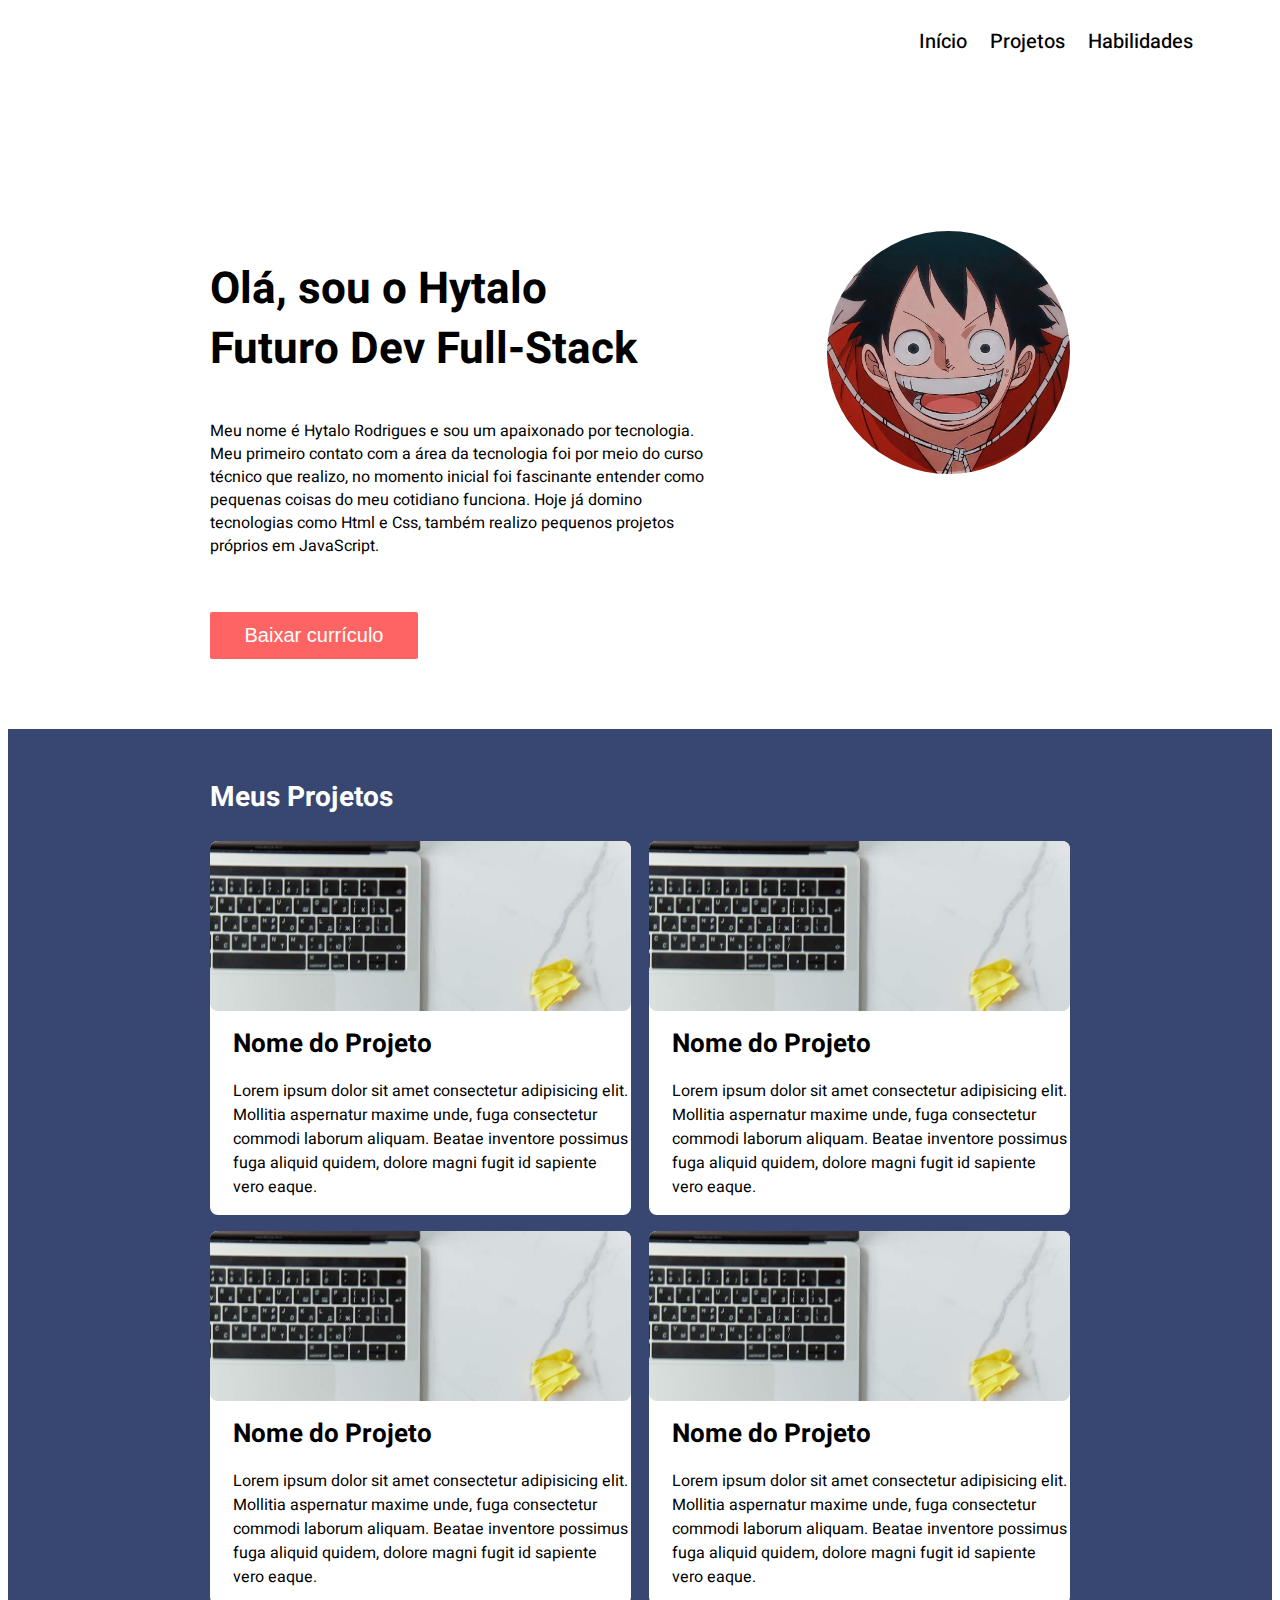
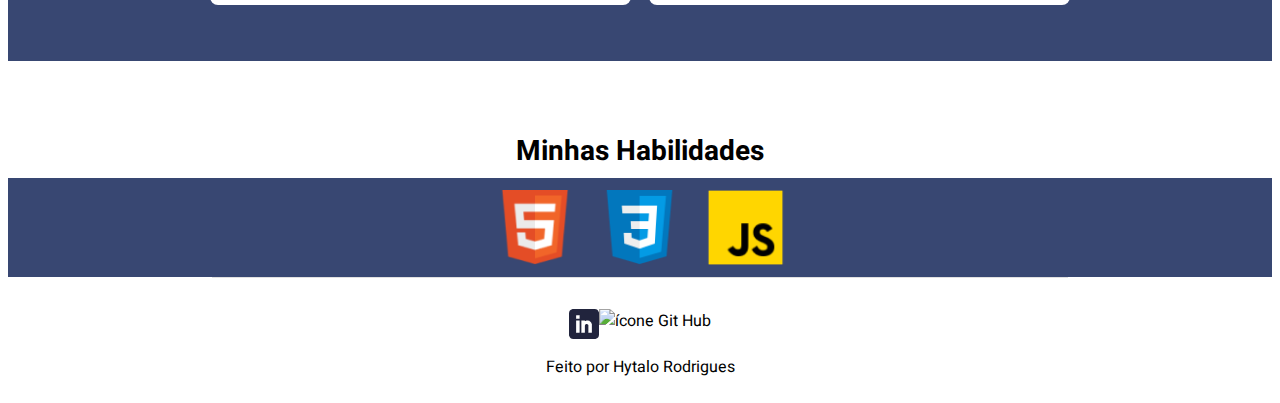
==== index.html @ d7cc878c "Organizar" ====
<!DOCTYPE html>
<html lang="pt-BR">
<head>
    <meta charset="UTF-8">
    <meta http-equiv="X-UA-Compatible" content="IE=edge">
    <meta name="viewport" content="width=device-width, initial-scale=1.0">
    <title>Portfólio | Hytalo Rodrigues</title>
    <link rel="stylesheet" href="projeto/estilo/style.css">
    <link rel="preconnect" href="https://fonts.googleapis.com">
    <link rel="preconnect" href="https://fonts.gstatic.com" crossorigin>
    <link href="https://fonts.googleapis.com/css2?family=Heebo:wght@400;500;700&display=swap" rel="stylesheet">
</head>
<body>
    <header>
        <nav>
            <a href="#">Início</a>
            <a href="#">Projetos</a>
            <a href="#">Habilidades</a>
        </nav>
    </header>
    <section class="about-me-section">
        <div>
            <h1>Olá, sou o Hytalo <br> Futuro Dev Full-Stack</h1>
            <p>Meu nome é Hytalo Rodrigues e sou um apaixonado por tecnologia. Meu primeiro contato com a área da tecnologia foi por meio do curso técnico que realizo, no momento inicial foi fascinante entender como pequenas coisas do meu cotidiano funciona. Hoje já domino tecnologias como Html e Css, também realizo pequenos projetos próprios em JavaScript.</p>
            <button>Baixar currículo</button>
        </div>
        <div>
            <img src="projeto/imagens/foto.jpg" alt="foto de perfil">
        </div>
    </section>
    <section class="my-projects-section">
        <section>
        <h2>Meus Projetos</h2>
        <div class="projects-container">
            <div>
                <div></div>
                <h3>Nome do Projeto</h3>
                <p>Lorem ipsum dolor sit amet consectetur adipisicing elit. Mollitia aspernatur maxime unde, fuga consectetur commodi laborum aliquam. Beatae inventore possimus fuga aliquid quidem, dolore magni fugit id sapiente vero eaque.</p>
            </div>

            <div>
                <div></div>
                <h3>Nome do Projeto</h3>
                <p>Lorem ipsum dolor sit amet consectetur adipisicing elit. Mollitia aspernatur maxime unde, fuga consectetur commodi laborum aliquam. Beatae inventore possimus fuga aliquid quidem, dolore magni fugit id sapiente vero eaque.</p>
            </div>

            <div>
                <div></div>
                <h3>Nome do Projeto</h3>
                <p>Lorem ipsum dolor sit amet consectetur adipisicing elit. Mollitia aspernatur maxime unde, fuga consectetur commodi laborum aliquam. Beatae inventore possimus fuga aliquid quidem, dolore magni fugit id sapiente vero eaque.</p>
            </div>

            <div>
                <div></div>
                <h3>Nome do Projeto</h3>
                <p>Lorem ipsum dolor sit amet consectetur adipisicing elit. Mollitia aspernatur maxime unde, fuga consectetur commodi laborum aliquam. Beatae inventore possimus fuga aliquid quidem, dolore magni fugit id sapiente vero eaque.</p>
            </div>
        </div>
        </section>
    </section>
    <section class="skills-container">
    <h2>Minhas Habilidades</h2>
    <div>
        <img src="projeto/imagens/html-icon.png" alt="Ícone Html">
        <img src="projeto/imagens/css-icon.png" alt="Ícone Css">
        <img src="projeto/imagens/javascript-icon.png" alt="Ícone JavaScript">
    </div>
    </section>
    <footer>
        <img src="projeto/imagens/Linkedin.png" alt="Ícone Linkedin">
        <img src="" alt="ícone Git Hub">
        <p>Feito por Hytalo Rodrigues</p>
    </footer>
</body>
</html>
---- projeto/estilo/style.css ----
body{
    font-family: 'Heebo', sans-serif;
}
nav{
    display: flex;
    justify-content: end;
    max-width: 1152px;
    margin: 27px auto 0; 
}

nav a{
    font-weight: 500;
    font-size: 20px;
    line-height: 29px;
    text-decoration: none;
    color: #000;
    margin-right: 23px;
}

.about-me-section{
    width: 860px;
    margin: 175px auto 0;
    display: flex;
    justify-content: space-between;
}

.about-me-section div h1{
    font-size: 44px;
    line-height: 60px;
    font-weight: bold;
    margin-bottom: 40px;    
}

.about-me-section div p{
    width: 497px;
    font-size: 16px;
    line-height: 23px;
}

.about-me-section div button {
    margin-top: 38px;
    width: 208px;
    height: 47px;
    background: #FF6464;
    border-radius: 2px;
    border: none;
    font-weight: 500;
    font-size: 20px;
    line-height: 29px;
    color: #FFF;
}

.about-me-section div img{
    width: 243px;
    height: 243px;
    border-radius: 50%;
}

.my-projects-section{
    background-color: #384772;
    padding: 24px 0;
    margin: 70px 0;
}

.my-projects-section h2{
    font-size: 28px;
    color: #FFF;
}

.my-projects-section section{
    width: 860px;
    margin: 0 auto;
}

.projects-container{
    display: flex;
    flex-wrap: wrap;
    justify-content: space-between;
    padding-bottom: 16px;
    margin-top: 21px;
}

.projects-container > div{
    background: #FFF;
    width: 49%;
    margin: 0 0 20px 0;
    margin-bottom: 16px;
    border-radius: 8px;
}

.projects-container div div{
    width: 100%;
    height: 170px;
    border-radius: 8px;
    background-image: url("../imagens/pexels-darina-belonogova-8004105_Easy-Resize.com.jpg");
    background-size: cover;
}

.projects-container div h3{
    font-size: 26px;
    font-weight: bold;
    margin: 14px 0 9px 23px;
}

.projects-container div p{
    font-size: 16px;
    margin-left: 23px;
}

.skills-container{
    width: 100%;
}

.skills-container h2{
    font-size: 28px;
    margin-bottom: 6px;
    text-align: center;
}

.skills-container div{
    width: 100%;
    background: #384772;
    padding: 12px 0;
    display: flex;
    justify-content: center;
}

.skills-container div img{
    height: 75px;  
}

.skills-container div img + img{
    margin-left: 23px;
}    

footer{
    width: 856px;
    margin: 0 auto;
    display: flex;
    justify-content: center;
    flex-wrap: wrap;
    border-top: 1px solid #e0e0e0;
    padding-top: 31px;
}

footer p{
    width: 100%;
    text-align: center;
}
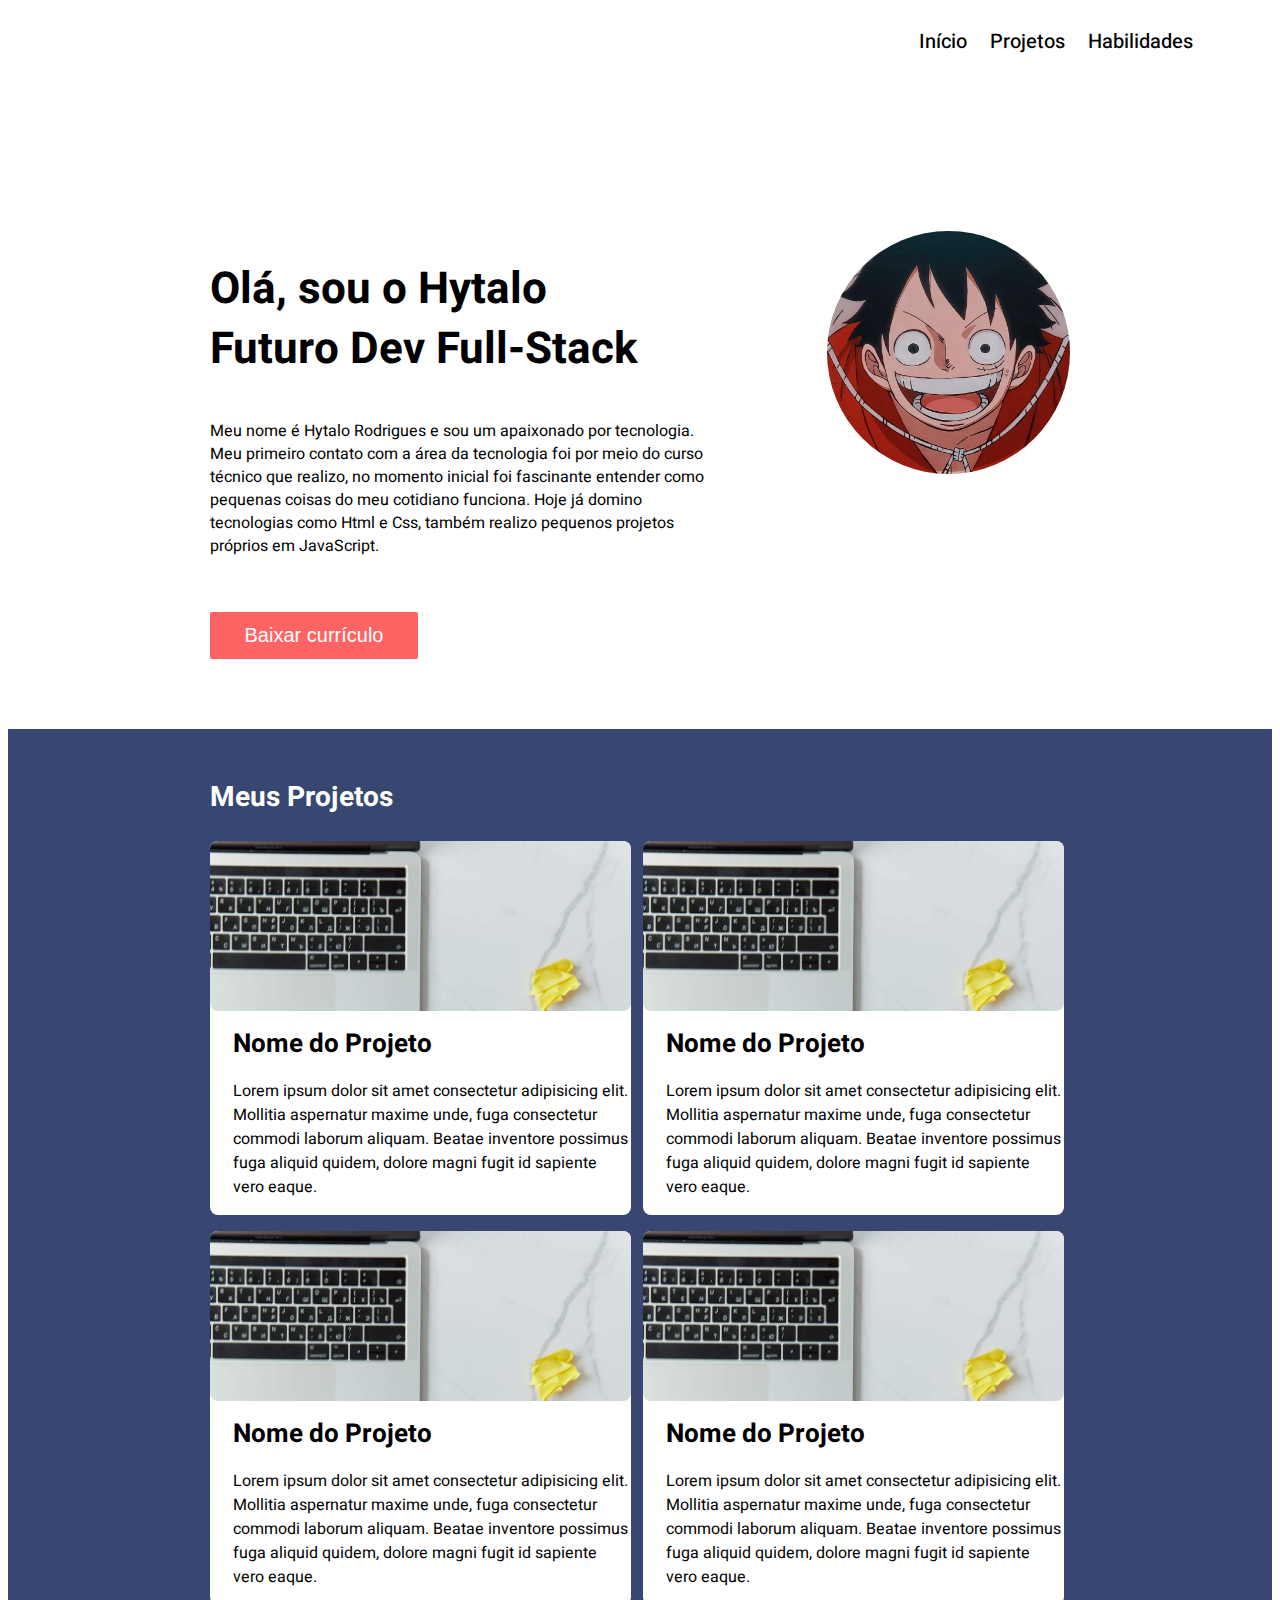
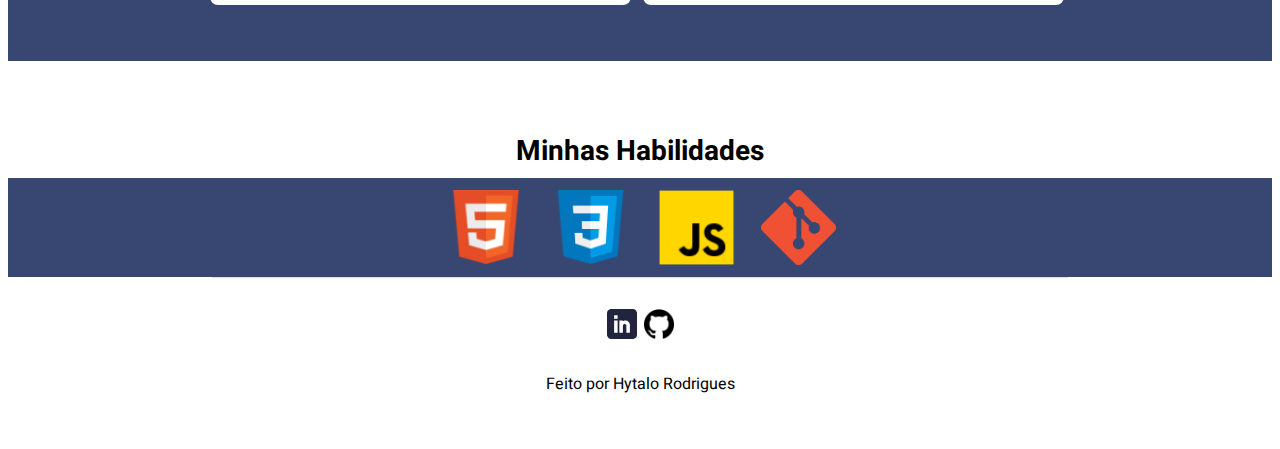
==== commit 5cea85c7: "Versão Final1" ====
--- a/index.html
+++ b/index.html
@@ -13,12 +13,12 @@
 <body>
     <header>
         <nav>
-            <a href="#">Início</a>
-            <a href="#">Projetos</a>
-            <a href="#">Habilidades</a>
+            <a href="#about-me-section">Início</a>
+            <a href="#my-projects-section">Projetos</a>
+            <a href="#skills-container">Habilidades</a>
         </nav>
     </header>
-    <section class="about-me-section">
+    <section id="about-me-section">
         <div>
             <h1>Olá, sou o Hytalo <br> Futuro Dev Full-Stack</h1>
             <p>Meu nome é Hytalo Rodrigues e sou um apaixonado por tecnologia. Meu primeiro contato com a área da tecnologia foi por meio do curso técnico que realizo, no momento inicial foi fascinante entender como pequenas coisas do meu cotidiano funciona. Hoje já domino tecnologias como Html e Css, também realizo pequenos projetos próprios em JavaScript.</p>
@@ -28,47 +28,56 @@
             <img src="projeto/imagens/foto.jpg" alt="foto de perfil">
         </div>
     </section>
-    <section class="my-projects-section">
+    <section id="my-projects-section">
         <section>
         <h2>Meus Projetos</h2>
         <div class="projects-container">
             <div>
+                <a href="#" target="_blank">
                 <div></div>
                 <h3>Nome do Projeto</h3>
                 <p>Lorem ipsum dolor sit amet consectetur adipisicing elit. Mollitia aspernatur maxime unde, fuga consectetur commodi laborum aliquam. Beatae inventore possimus fuga aliquid quidem, dolore magni fugit id sapiente vero eaque.</p>
             </div>
+                </a>
 
             <div>
+                <a href="#" target="_blank">
                 <div></div>
                 <h3>Nome do Projeto</h3>
                 <p>Lorem ipsum dolor sit amet consectetur adipisicing elit. Mollitia aspernatur maxime unde, fuga consectetur commodi laborum aliquam. Beatae inventore possimus fuga aliquid quidem, dolore magni fugit id sapiente vero eaque.</p>
             </div>
+                </a>
 
             <div>
+                <a href="#" target="_blank">
                 <div></div>
                 <h3>Nome do Projeto</h3>
                 <p>Lorem ipsum dolor sit amet consectetur adipisicing elit. Mollitia aspernatur maxime unde, fuga consectetur commodi laborum aliquam. Beatae inventore possimus fuga aliquid quidem, dolore magni fugit id sapiente vero eaque.</p>
             </div>
+                </a>
 
             <div>
+                <a href="#" target="_blank">
                 <div></div>
                 <h3>Nome do Projeto</h3>
                 <p>Lorem ipsum dolor sit amet consectetur adipisicing elit. Mollitia aspernatur maxime unde, fuga consectetur commodi laborum aliquam. Beatae inventore possimus fuga aliquid quidem, dolore magni fugit id sapiente vero eaque.</p>
             </div>
+                </a>
         </div>
         </section>
     </section>
-    <section class="skills-container">
+    <section id="skills-container">
     <h2>Minhas Habilidades</h2>
     <div>
         <img src="projeto/imagens/html-icon.png" alt="Ícone Html">
         <img src="projeto/imagens/css-icon.png" alt="Ícone Css">
         <img src="projeto/imagens/javascript-icon.png" alt="Ícone JavaScript">
+        <img src="projeto/imagens/git-icon.png" alt="ícone Git">
     </div>
     </section>
     <footer>
-        <img src="projeto/imagens/Linkedin.png" alt="Ícone Linkedin">
-        <img src="" alt="ícone Git Hub">
+       <a href="https://www.linkedin.com/in/hytalo-rodrigues-501865230/" target="_blank"><img src="projeto/imagens/Linkedin.png" alt="Ícone Linkedin"></a>
+      <a href="https://github.com/Hytalo-Rodrigues-Moreira-de-Sousa" target="_blank"><img src="projeto/imagens/github-icon.png" alt="Ícone GitHub" width="30px" height="30px" id="peq"></a>
         <p>Feito por Hytalo Rodrigues</p>
     </footer>
 </body>
--- a/projeto/estilo/style.css
+++ b/projeto/estilo/style.css
@@ -1,3 +1,7 @@
+html{
+    scroll-behavior: smooth;
+}
+
 body{
     font-family: 'Heebo', sans-serif;
 }
@@ -17,27 +21,27 @@
     margin-right: 23px;
 }
 
-.about-me-section{
+#about-me-section{
     width: 860px;
     margin: 175px auto 0;
     display: flex;
     justify-content: space-between;
 }
 
-.about-me-section div h1{
+#about-me-section div h1{
     font-size: 44px;
     line-height: 60px;
     font-weight: bold;
     margin-bottom: 40px;    
 }
 
-.about-me-section div p{
+#about-me-section div p{
     width: 497px;
     font-size: 16px;
     line-height: 23px;
 }
 
-.about-me-section div button {
+#about-me-section div button {
     margin-top: 38px;
     width: 208px;
     height: 47px;
@@ -50,24 +54,24 @@
     color: #FFF;
 }
 
-.about-me-section div img{
+#about-me-section div img{
     width: 243px;
     height: 243px;
     border-radius: 50%;
 }
 
-.my-projects-section{
+#my-projects-section{
     background-color: #384772;
     padding: 24px 0;
     margin: 70px 0;
 }
 
-.my-projects-section h2{
+#my-projects-section h2{
     font-size: 28px;
     color: #FFF;
 }
 
-.my-projects-section section{
+#my-projects-section section{
     width: 860px;
     margin: 0 auto;
 }
@@ -88,6 +92,11 @@
     border-radius: 8px;
 }
 
+.projects-container div a{
+    text-decoration: none;
+    color: #000;
+}
+
 .projects-container div div{
     width: 100%;
     height: 170px;
@@ -107,17 +116,17 @@
     margin-left: 23px;
 }
 
-.skills-container{
-    width: 100%;
-}
-
-.skills-container h2{
+#skills-container{
+    width: 100%;
+}
+
+#skills-container h2{
     font-size: 28px;
     margin-bottom: 6px;
     text-align: center;
 }
 
-.skills-container div{
+#skills-container div{
     width: 100%;
     background: #384772;
     padding: 12px 0;
@@ -125,11 +134,11 @@
     justify-content: center;
 }
 
-.skills-container div img{
+#skills-container div img{
     height: 75px;  
 }
 
-.skills-container div img + img{
+#skills-container div img + img{
     margin-left: 23px;
 }    
 
@@ -146,4 +155,104 @@
 footer p{
     width: 100%;
     text-align: center;
+    margin-top: 26px;
+    margin-bottom: 45px;
+}
+
+footer img + img{
+    margin-left: 35px;
+}
+
+#peq{
+    margin-left: 7px;
+}
+
+@media (max-width: 400px){
+    nav{
+        width: 100%;
+    }
+
+    nav a{
+        font-size: 18px;
+        text-align: center;
+    }
+
+    #about-me-section{
+        flex-direction: column-reverse;
+        align-items: center;
+        margin-top: 50px;
+        width: 100%;
+    }
+
+    #about-me-section div h1{
+        font-size: 32px;
+        line-height: 40px;
+        margin-bottom: 44px;
+        text-align: center;
+    }
+
+    #about-me-section div p{
+        font-size: 16px;
+        width: 328px;
+        text-align: center;
+    }
+
+    #about-me-section div img{
+        width: 177px;
+        height: 177px;
+        margin: 36px;
+    }
+
+    #about-me-section div button{
+        margin-right: auto;
+        margin-left: auto;
+        display: block;
+    }
+
+    #my-projects-section{
+        display: flex;
+    }
+
+    #my-projects-section section h2{
+        font-size: 22px;
+        text-align: center;  
+    }
+
+    .projects-container{
+        display: flex;
+        flex-wrap: wrap;
+    }
+
+    .projects-container div{
+        width: 345px;
+        margin-right: auto;
+        margin-left: auto;
+    }
+
+    .projects-container div h3{
+        font-size: 22px;
+    }
+
+    .projects-container div p{
+        font-size: 16px;
+        max-width: 314px;
+    }
+
+    #skills-container h2{
+        font-size: 24px;
+    }
+
+    #skills-container div{
+        flex-wrap: wrap;
+        padding: 4px 0 34px;
+    }
+
+    #skills-container img, #skills-container div img + img{
+        margin: 40px 30px 0px;
+    }
+
+    footer{
+        width: 100%;
+    }
+
 }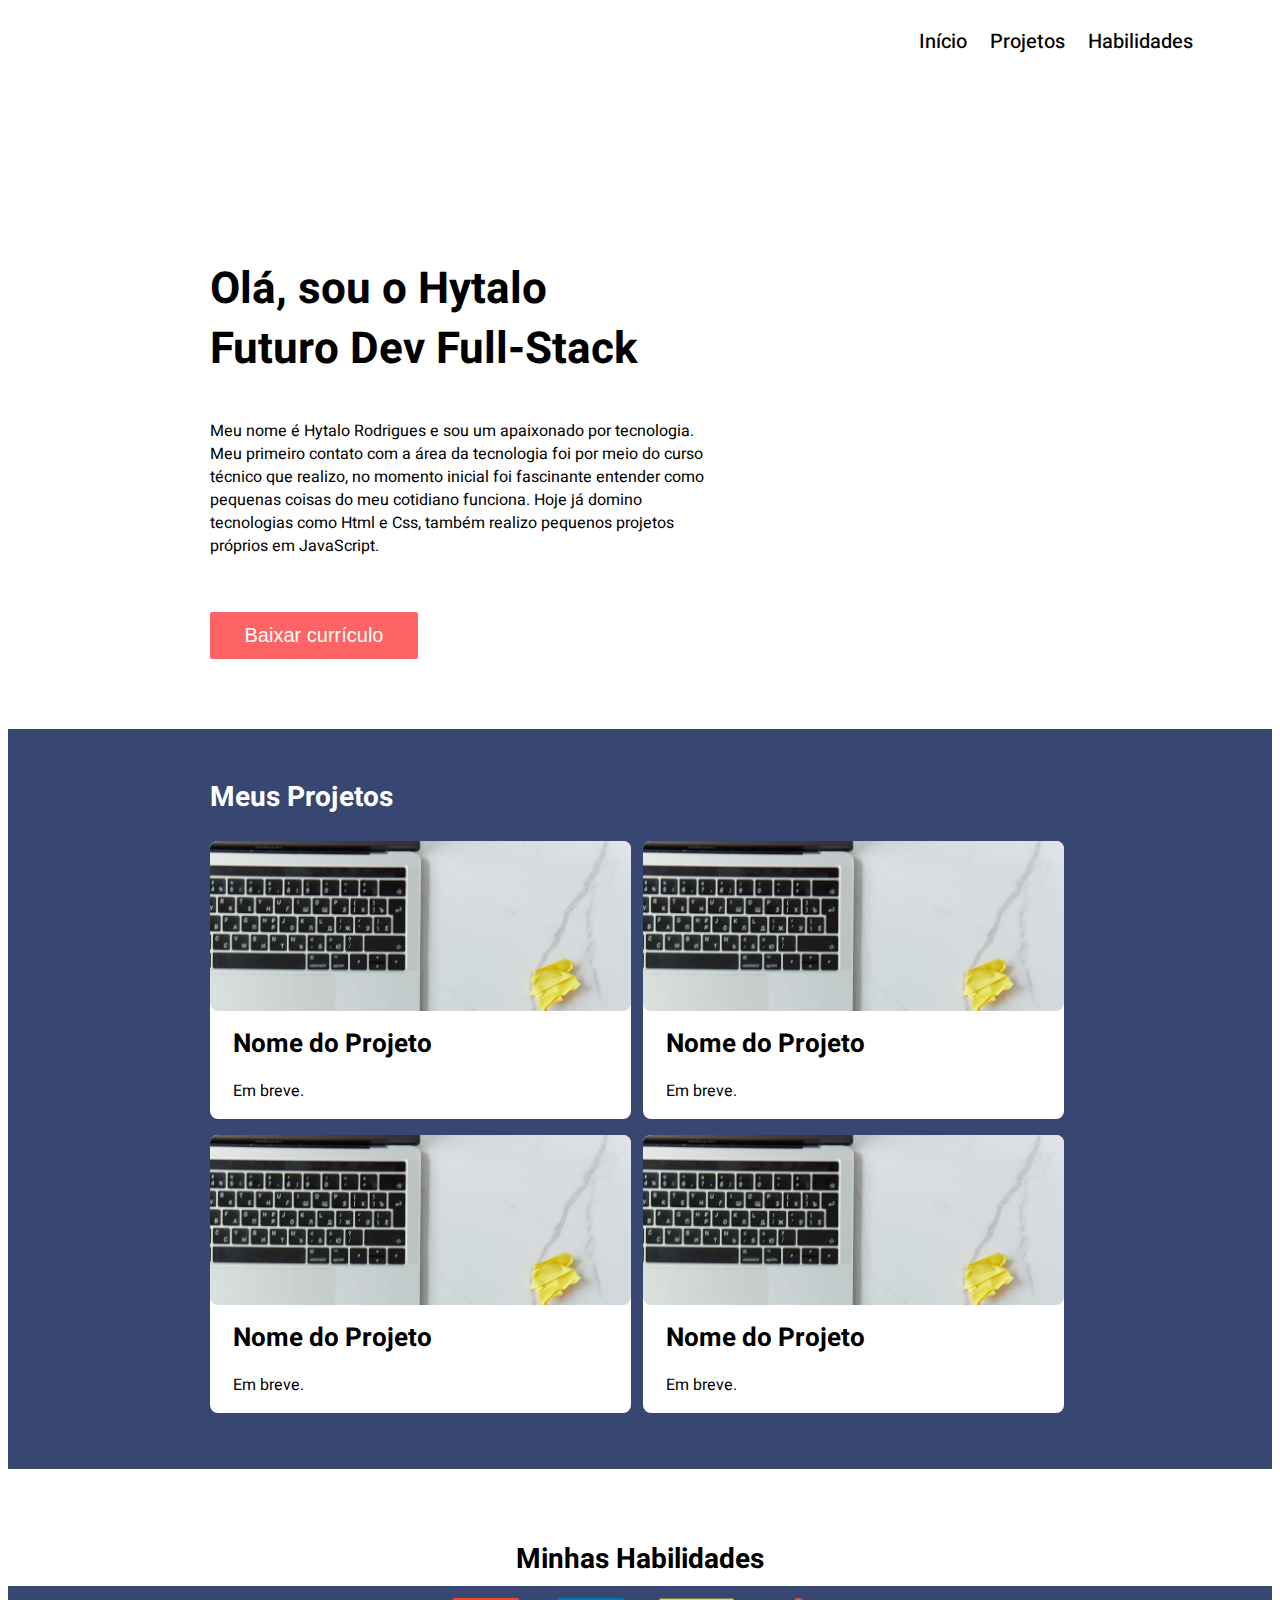
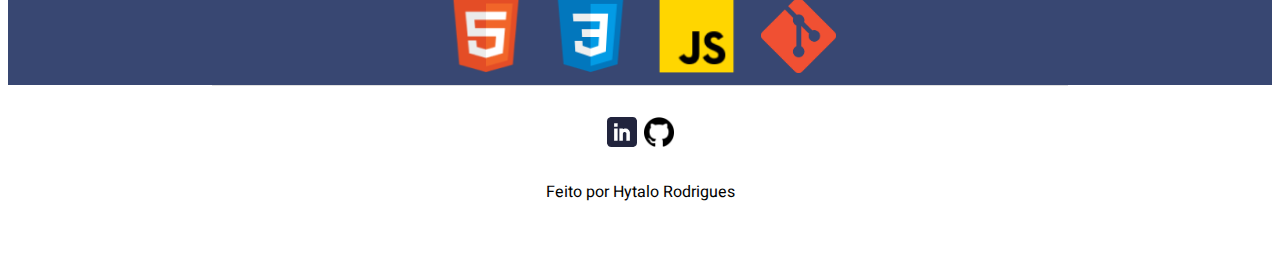
==== commit 00998e0d: "Atualização Visual" ====
--- a/index.html
+++ b/index.html
@@ -22,10 +22,10 @@
         <div>
             <h1>Olá, sou o Hytalo <br> Futuro Dev Full-Stack</h1>
             <p>Meu nome é Hytalo Rodrigues e sou um apaixonado por tecnologia. Meu primeiro contato com a área da tecnologia foi por meio do curso técnico que realizo, no momento inicial foi fascinante entender como pequenas coisas do meu cotidiano funciona. Hoje já domino tecnologias como Html e Css, também realizo pequenos projetos próprios em JavaScript.</p>
-            <button>Baixar currículo</button>
+            <a href="projeto/curriculo/Cúrriculo (Dev Front-end).zip" download="Cúrriculo (Dev Front-end).zip" type="application/zip"><button>Baixar currículo</button></a>
         </div>
         <div>
-            <img src="projeto/imagens/foto.jpg" alt="foto de perfil">
+           <!--<img src="projeto/imagens/foto.jpg" alt="foto de perfil">-->
         </div>
     </section>
     <section id="my-projects-section">
@@ -36,7 +36,7 @@
                 <a href="#" target="_blank">
                 <div></div>
                 <h3>Nome do Projeto</h3>
-                <p>Lorem ipsum dolor sit amet consectetur adipisicing elit. Mollitia aspernatur maxime unde, fuga consectetur commodi laborum aliquam. Beatae inventore possimus fuga aliquid quidem, dolore magni fugit id sapiente vero eaque.</p>
+                <p>Em breve.</p>
             </div>
                 </a>
 
@@ -44,7 +44,7 @@
                 <a href="#" target="_blank">
                 <div></div>
                 <h3>Nome do Projeto</h3>
-                <p>Lorem ipsum dolor sit amet consectetur adipisicing elit. Mollitia aspernatur maxime unde, fuga consectetur commodi laborum aliquam. Beatae inventore possimus fuga aliquid quidem, dolore magni fugit id sapiente vero eaque.</p>
+                <p>Em breve.</p>
             </div>
                 </a>
 
@@ -52,7 +52,7 @@
                 <a href="#" target="_blank">
                 <div></div>
                 <h3>Nome do Projeto</h3>
-                <p>Lorem ipsum dolor sit amet consectetur adipisicing elit. Mollitia aspernatur maxime unde, fuga consectetur commodi laborum aliquam. Beatae inventore possimus fuga aliquid quidem, dolore magni fugit id sapiente vero eaque.</p>
+                <p>Em breve.</p>
             </div>
                 </a>
 
@@ -60,7 +60,7 @@
                 <a href="#" target="_blank">
                 <div></div>
                 <h3>Nome do Projeto</h3>
-                <p>Lorem ipsum dolor sit amet consectetur adipisicing elit. Mollitia aspernatur maxime unde, fuga consectetur commodi laborum aliquam. Beatae inventore possimus fuga aliquid quidem, dolore magni fugit id sapiente vero eaque.</p>
+                <p>Em breve.</p>
             </div>
                 </a>
         </div>
